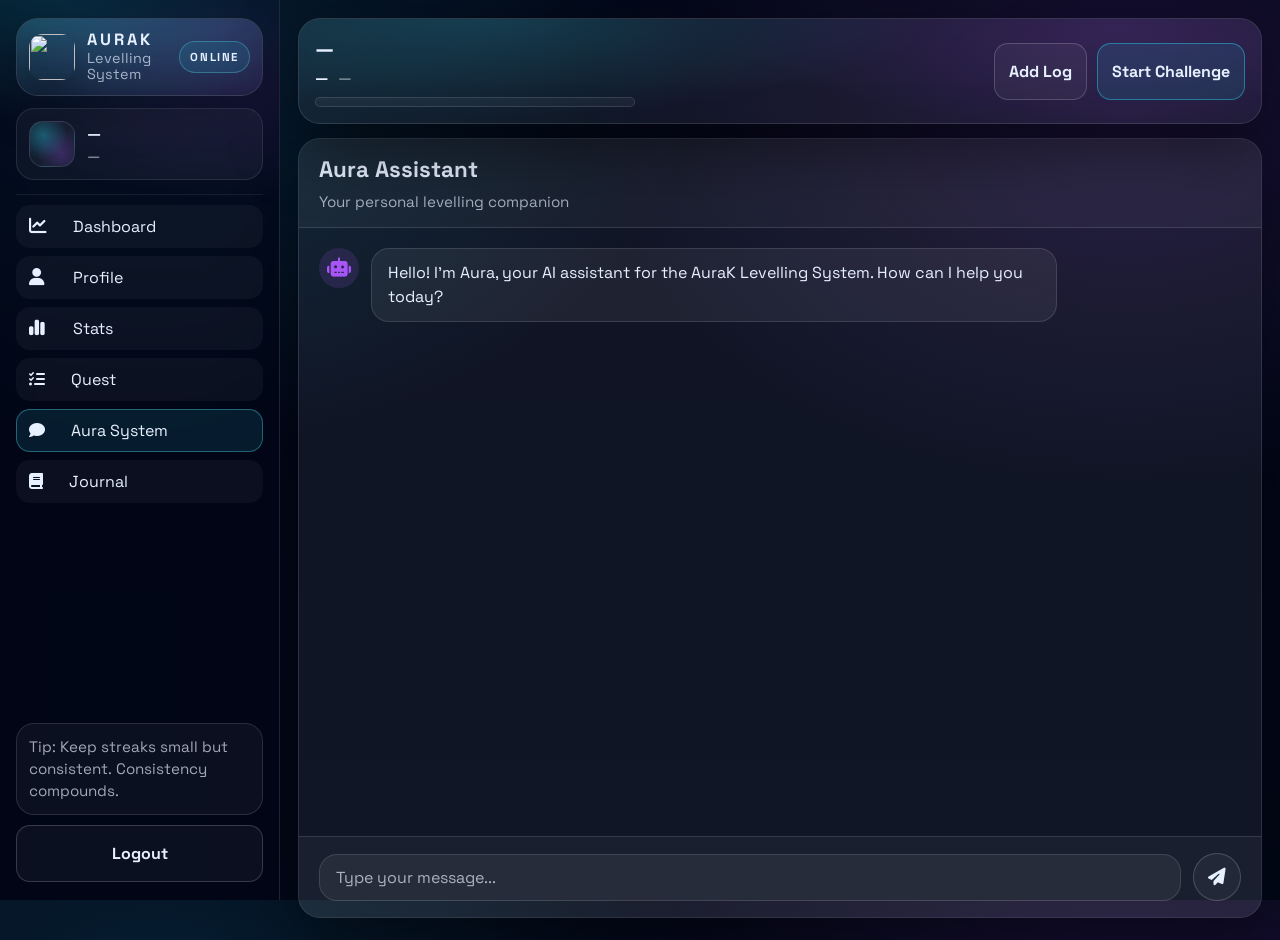
==== aura.html @ 834e6d70 "Add files via upload" ====
<!DOCTYPE html>
<html lang="en">
  <head>
    <meta charset="UTF-8" />
    <meta name="viewport" content="width=device-width, initial-scale=1.0" />
    <title>AuraK Levelling — Aura System</title>
    <link
      rel="stylesheet"
      href="https://cdnjs.cloudflare.com/ajax/libs/font-awesome/6.5.2/css/all.min.css"
    />

    <link
      href="https://fonts.googleapis.com/css2?family=Space+Grotesk:wght@400;500;600;700&display=swap"
      rel="stylesheet"
    />
    <link rel="stylesheet" href="aura.css" />

    <script>
      (() => {
        try {
          if (localStorage.getItem("aurak_theme") === "light") {
            const r = document.documentElement.style;
            r.setProperty("--bg", "#f6f8ff");
            r.setProperty("--bg2", "#eef2ff");
            r.setProperty("--card", "rgba(2, 6, 23, 0.05)");
            r.setProperty("--card2", "rgba(2, 6, 23, 0.08)");
            r.setProperty("--stroke", "rgba(2, 6, 23, 0.12)");
            r.setProperty("--stroke2", "rgba(2, 6, 23, 0.18)");
            r.setProperty("--text", "#081022");
            r.setProperty("--muted", "rgba(8, 16, 34, 0.62)");
            r.setProperty("--aquaSoft", "rgba(34, 211, 238, 0.1)");
            r.setProperty("--violetSoft", "rgba(168, 85, 247, 0.1)");
            r.setProperty("--shadow", "0 18px 50px rgba(2, 6, 23, 0.1)");
            r.setProperty("--shadow2", "0 24px 70px rgba(2, 6, 23, 0.14)");
          }
        } catch (e) {}
      })();
    </script>

    <link
      rel="icon"
      type="image/png"
      href="https://api.sherbert.cimpress.io/v2/assets/re9hUY37Gzuv1nIqI83XS~200?signature=0aea1d3748e733558e0db947596d340cc66d53ae"
    />
  </head>

  <body>
    <main class="dashboard-screen" aria-label="Aura System">
      <aside class="sidebar" aria-label="AuraK Sidebar">
        <div class="sidebar-top">
          <a
            class="brand brand-link"
            href="dashboard.html"
            aria-label="Go to Dashboard"
          >
            <span class="brand-glow" aria-hidden="true"></span>

            <span class="brand-logoWrap" aria-hidden="true">
              <img
                class="brand-logo"
                src="https://api.sherbert.cimpress.io/v2/assets/re9hUY37Gzuv1nIqI83XS~200?signature=0aea1d3748e733558e0db947596d340cc66d53ae"
                alt=""
                width="46"
                height="46"
              />
            </span>

            <span class="brand-text">
              <span class="brand-name">AURAK</span>
              <span class="brand-sub">Levelling System</span>
            </span>

            <span class="brand-chip" aria-hidden="true">ONLINE</span>
          </a>

          <div class="side-card side-card-top" aria-label="Account Card">
            <div class="side-avatar" aria-hidden="true"></div>
            <div class="side-meta">
              <div class="side-user" id="sideUser">—</div>
              <div class="side-sub" id="sideSub">—</div>
            </div>
          </div>

          <nav class="side-nav" aria-label="Sidebar Navigation">
            <a class="side-link" href="dashboard.html">
              <i class="fa fa-chart-line side-fa"></i>
              Dashboard
            </a>

            <a class="side-link" href="profile.html">
              <i class="fa fa-user side-fa"></i>
              Profile
            </a>

            <a class="side-link" href="info.html">
              <i class="fa-solid fa-chart-simple side-fa"></i>
              Stats
            </a>

            <a class="side-link" href="quests.html">
              <i class="fa-solid fa-list-check"></i>
              Quest
            </a>

            <a class="side-link active" href="aura.html">
              <i class="fa-solid fa-comment"></i>
              Aura System
            </a>

            <a class="side-link" href="journal.html">
              <i class="fa-solid fa-book"></i>
              Journal
            </a>
          </nav>
        </div>

        <div class="sidebar-bottom">
          <p class="sidebar-tip">
            Tip: Keep streaks small but consistent. Consistency compounds.
          </p>

          <a class="btn-logout" href="login.html">Logout</a>
        </div>
      </aside>

      <section class="main" aria-label="Aura System Main">
        <header class="topbar" aria-label="Top Bar">
          <div class="top-left" aria-label="Profile & XP">
            <div class="profile-name" id="dashName">—</div>

            <div class="profile-xp">
              <span class="profile-level" id="dashLevel">—</span>
              <span class="profile-xptext" id="dashXpText">—</span>
            </div>

            <div class="xpbar" aria-label="XP Progress">
              <div class="xpbar-bg">
                <div class="xpbar-fill" id="dashXpFill" style="width: 0%"></div>
              </div>
            </div>
          </div>

          <div class="top-actions" aria-label="Actions">
            <button type="button" class="btn">Add Log</button>
            <button type="button" class="btn primary">Start Challenge</button>
          </div>
        </header>

        <section class="chat-section" aria-label="Aura Chatbot">
          <div class="chat-container">
            <div class="chat-header">
              <h2>Aura Assistant</h2>
              <p>Your personal levelling companion</p>
            </div>
            <div class="chat-messages" id="chatMessages">
              <div class="message bot-message">
                <div class="message-avatar">
                  <i class="fa-solid fa-robot"></i>
                </div>
                <div class="message-content">
                  <p>
                    Hello! I'm Aura, your AI assistant for the AuraK Levelling
                    System. How can I help you today?
                  </p>
                </div>
              </div>
            </div>
            <div class="chat-input-container">
              <input
                type="text"
                id="messageInput"
                placeholder="Type your message..."
              />
              <button id="sendButton">
                <i class="fa-solid fa-paper-plane"></i>
              </button>
            </div>
          </div>
        </section>
      </section>
    </main>

    <script src="theme.js"></script>
    <script type="module" src="aura.js"></script>
  </body>
</html>
---- aura.css ----
:root {
  --bg: #020617;
  --bg2: #020818;

  --card: rgba(255, 255, 255, 0.06);
  --card2: rgba(255, 255, 255, 0.08);

  --stroke: rgba(255, 255, 255, 0.12);
  --stroke2: rgba(255, 255, 255, 0.18);

  --text: #e7f0ff;
  --muted: rgba(231, 240, 255, 0.68);

  --aqua: rgba(34, 211, 238, 0.85);
  --aquaSoft: rgba(34, 211, 238, 0.12);
  --violetSoft: rgba(168, 85, 247, 0.14);

  --radius: 18px;
  --radius2: 22px;

  --shadow: 0 18px 50px rgba(0, 0, 0, 0.35);
  --shadow2: 0 24px 70px rgba(0, 0, 0, 0.45);
}

body:has(#themeToggle:checked) {
  --bg: #f6f8ff;
  --bg2: #eef2ff;

  --card: rgba(2, 6, 23, 0.05);
  --card2: rgba(2, 6, 23, 0.08);

  --stroke: rgba(2, 6, 23, 0.12);
  --stroke2: rgba(2, 6, 23, 0.18);

  --text: #081022;
  --muted: rgba(8, 16, 34, 0.62);

  --aquaSoft: rgba(34, 211, 238, 0.1);
  --violetSoft: rgba(168, 85, 247, 0.1);

  --shadow: 0 18px 50px rgba(2, 6, 23, 0.1);
  --shadow2: 0 24px 70px rgba(2, 6, 23, 0.14);
}

*,
*::before,
*::after {
  box-sizing: border-box;
}

html,
body {
  height: 100%;
}

body {
  margin: 0;
  font-family: "Space Grotesk", system-ui, -apple-system, Segoe UI, sans-serif;
  color: var(--text);
  background: radial-gradient(
      900px 600px at 12% 10%,
      var(--aquaSoft),
      transparent 60%
    ),
    radial-gradient(900px 600px at 88% 14%, var(--violetSoft), transparent 60%),
    linear-gradient(180deg, var(--bg), var(--bg2));
}

a,
button,
input {
  font: inherit;
  color: inherit;
}

a {
  text-decoration: none;
}

a:focus-visible,
button:focus-visible,
input:focus-visible {
  outline: 2px solid color-mix(in srgb, var(--aqua) 70%, white);
  outline-offset: 3px;
  border-radius: 14px;
}

.dashboard-screen {
  min-height: 100vh;
  display: grid;
  grid-template-columns: 280px 1fr;
}

.side-fa {
  width: 24px;
  text-align: center;
  margin-right: 10px;
  font-size: 1.1rem;
  transition: transform 140ms ease, filter 140ms ease, opacity 140ms ease;
}

.sidebar {
  border-right: 1px solid var(--stroke);
  background: color-mix(in srgb, var(--bg) 60%, transparent);
  backdrop-filter: blur(14px);
  padding: 18px 16px;
  display: flex;
  flex-direction: column;
  justify-content: space-between;

  position: sticky;
  top: 0;
  height: 100vh;
  overflow: hidden;
}

.sidebar::before {
  content: "";
  position: absolute;
  inset: -2px;
  background: radial-gradient(
      600px 220px at 20% 0%,
      rgba(34, 211, 238, 0.18),
      transparent 55%
    ),
    radial-gradient(
      520px 220px at 90% 10%,
      rgba(168, 85, 247, 0.14),
      transparent 55%
    );
  pointer-events: none;
  opacity: 0.85;
}

.sidebar-top,
.sidebar-bottom {
  position: relative;
  z-index: 1;
}

.brand {
  position: relative;
  display: grid;
  grid-template-columns: auto 1fr auto;
  align-items: center;
  gap: 12px;
  padding: 12px 12px;
  border: 1px solid var(--stroke);
  border-radius: var(--radius2);
  background: linear-gradient(
    180deg,
    color-mix(in srgb, var(--card2) 80%, transparent),
    color-mix(in srgb, var(--card) 70%, transparent)
  );
  box-shadow: 0 18px 44px rgba(0, 0, 0, 0.22);
  overflow: hidden;
  transform: translateZ(0);
}

.brand-link {
  color: inherit;
}

.brand-glow {
  position: absolute;
  inset: -2px;
  background: radial-gradient(
      520px 160px at 20% 0%,
      rgba(34, 211, 238, 0.18),
      transparent 60%
    ),
    radial-gradient(
      520px 160px at 85% 10%,
      rgba(168, 85, 247, 0.14),
      transparent 60%
    );
  opacity: 0.95;
  pointer-events: none;
}

.brand-logoWrap {
  position: relative;
  width: 46px;
  height: 46px;
  display: grid;
  place-items: center;
}

.brand-logo {
  border-radius: 14px;
  box-shadow: 0 12px 30px rgba(0, 0, 0, 0.22);
  position: relative;
  z-index: 2;
}

.brand-ring {
  position: absolute;
  inset: -8px;
  border-radius: 18px;
  border: 1px solid color-mix(in srgb, var(--aqua) 22%, var(--stroke));
  box-shadow: 0 0 0 4px rgba(34, 211, 238, 0.06);
  opacity: 0.9;
  z-index: 1;
}

.brand-text {
  display: grid;
  gap: 2px;
  position: relative;
  z-index: 2;
}

.brand-name {
  font-weight: 900;
  letter-spacing: 0.18em;
  font-size: 1.02rem;
  line-height: 1.1;
}

.brand-sub {
  font-size: 0.9rem;
  color: var(--muted);
  line-height: 1.1;
}

.brand-chip {
  position: relative;
  z-index: 2;
  font-weight: 900;
  letter-spacing: 0.14em;
  font-size: 0.72rem;
  padding: 8px 10px;
  border-radius: 999px;
  border: 1px solid color-mix(in srgb, var(--aqua) 26%, var(--stroke));
  background: color-mix(in srgb, var(--aquaSoft) 90%, transparent);
}

.brand:hover {
  transform: translateY(-1px);
  transition: transform 160ms ease, border 160ms ease, background 160ms ease;
  border-color: color-mix(in srgb, var(--aqua) 28%, var(--stroke));
}

.side-card {
  display: grid;
  grid-template-columns: 46px 1fr;
  gap: 12px;
  align-items: center;
  padding: 12px;
  border-radius: var(--radius);
  border: 1px solid color-mix(in srgb, var(--stroke) 80%, transparent);
  background: color-mix(in srgb, var(--card) 70%, transparent);
}

.side-card-top {
  margin-top: 12px;
}

.side-avatar {
  width: 46px;
  height: 46px;
  border-radius: 14px;
  background: radial-gradient(
      circle at 30% 30%,
      rgba(34, 211, 238, 0.35),
      transparent 55%
    ),
    radial-gradient(
      circle at 70% 70%,
      rgba(168, 85, 247, 0.25),
      transparent 55%
    ),
    color-mix(in srgb, var(--card) 60%, transparent);
  border: 1px solid color-mix(in srgb, var(--stroke) 90%, transparent);
}

.side-user {
  font-weight: 900;
  letter-spacing: 0.01em;
}

.side-sub {
  color: var(--muted);
  font-size: 0.92rem;
  margin-top: 3px;
}

.side-nav {
  margin-top: 14px;
  padding-top: 10px;
  border-top: 1px solid color-mix(in srgb, var(--stroke) 60%, transparent);
  display: grid;
  gap: 8px;
}

.side-link {
  display: flex;
  align-items: center;
  gap: 10px;
  padding: 10px 12px;
  border-radius: 14px;
  border: 1px solid transparent;
  color: var(--text);
  background: color-mix(in srgb, var(--card) 70%, transparent);
  transition: transform 140ms ease, background 140ms ease, border 140ms ease;
  position: relative;
}

.side-link:hover {
  border-color: var(--stroke);
  background: var(--card2);
  transform: translateY(-1px);
}

.side-link:hover .side-fa {
  transform: translateY(-1px);
  filter: drop-shadow(0 0 10px rgba(34, 211, 238, 0.25));
}

.side-link.active {
  border-color: color-mix(in srgb, var(--aqua) 35%, var(--stroke));
  background: color-mix(in srgb, var(--aquaSoft) 80%, var(--card));
}

.side-link.active .side-fa {
  filter: drop-shadow(0 0 12px rgba(34, 211, 238, 0.35));
  opacity: 0.98;
}

.sidebar-bottom {
  display: grid;
  gap: 10px;
}

.sidebar-tip {
  margin: 0;
  font-size: 0.95rem;
  color: var(--muted);
  line-height: 1.45;
  padding: 12px 12px;
  border-radius: var(--radius);
  border: 1px solid var(--stroke);
  background: color-mix(in srgb, var(--card) 70%, transparent);
}

.btn-logout {
  width: 100%;
  text-align: center;
  border: 1px solid var(--stroke2);
  background: color-mix(in srgb, var(--card) 70%, transparent);
  color: var(--text);
  padding: 17px 14px;
  border-radius: 14px;
  font-weight: 800;
  cursor: pointer;
  transition: transform 140ms ease, background 140ms ease, border 140ms ease;
}

.btn-logout:hover {
  background: var(--card2);
  transform: translateY(-1px);
}

.btn-logout:active {
  transform: translateY(0px);
}

.main {
  padding: 18px 18px 22px;
}

.topbar {
  border: 1px solid var(--stroke);
  background: var(--card);
  border-radius: var(--radius2);
  box-shadow: var(--shadow2);
  padding: 16px 16px;
  display: flex;
  align-items: center;
  justify-content: space-between;
  gap: 14px;
  position: relative;
  overflow: hidden;
}

.topbar::before {
  content: "";
  position: absolute;
  inset: -2px;
  background: radial-gradient(
      800px 180px at 20% 0%,
      rgba(34, 211, 238, 0.18),
      transparent 55%
    ),
    radial-gradient(
      700px 180px at 85% 10%,
      rgba(168, 85, 247, 0.14),
      transparent 55%
    );
  pointer-events: none;
}

.topbar > * {
  position: relative;
  z-index: 1;
}

.top-left {
  min-width: 320px;
}

.profile-name {
  font-size: 1.35rem;
  font-weight: 900;
  letter-spacing: 0.01em;
}

.profile-xp {
  display: flex;
  gap: 10px;
  margin-top: 6px;
  color: var(--muted);
  font-size: 0.95rem;
}

.profile-level {
  color: var(--text);
  font-weight: 800;
}

.xpbar {
  margin-top: 10px;
}

.xpbar-bg {
  height: 10px;
  border-radius: 999px;
  border: 1px solid var(--stroke);
  background: color-mix(in srgb, var(--card) 70%, transparent);
  overflow: hidden;
}

.xpbar-fill {
  height: 100%;
  width: 0%;
  border-radius: 999px;
  background: linear-gradient(
    90deg,
    rgba(34, 211, 238, 0.92),
    rgba(168, 85, 247, 0.78)
  );
  box-shadow: 0 0 20px rgba(34, 211, 238, 0.22);
  transition: width 300ms ease;
}

.top-actions {
  display: flex;
  gap: 10px;
  flex-wrap: wrap;
}

.btn {
  border: 1px solid var(--stroke2);
  background: color-mix(in srgb, var(--card) 70%, transparent);
  color: var(--text);
  padding: 17px 14px;
  border-radius: 14px;
  font-weight: 800;
  cursor: pointer;
  transition: transform 140ms ease, background 140ms ease, border 140ms ease;
}

.btn:hover {
  background: var(--card2);
  transform: translateY(-1px);
}

.btn:active {
  transform: translateY(0px);
}

.btn.primary {
  border-color: color-mix(in srgb, var(--aqua) 55%, transparent);
  background: color-mix(in srgb, var(--aquaSoft) 90%, transparent);
}

.btn.primary:hover {
  background: color-mix(in srgb, var(--aquaSoft) 115%, transparent);
}

/* Chat specific styles */
.chat-section {
  margin-top: 14px;
  height: calc(100vh - 120px);
  display: flex;
  flex-direction: column;
}

.chat-container {
  border: 1px solid var(--stroke);
  background: var(--card);
  border-radius: var(--radius2);
  box-shadow: var(--shadow2);
  flex: 1;
  display: flex;
  flex-direction: column;
  overflow: hidden;
}

.chat-header {
  padding: 16px 20px;
  border-bottom: 1px solid var(--stroke);
  background: color-mix(in srgb, var(--card2) 50%, transparent);
}

.chat-header h2 {
  margin: 0;
  font-size: 1.4rem;
  font-weight: 900;
}

.chat-header p {
  margin: 8px 0 0;
  color: var(--muted);
  font-size: 0.95rem;
}

.chat-messages {
  flex: 1;
  padding: 20px;
  overflow-y: auto;
  display: flex;
  flex-direction: column;
  gap: 16px;
}

.message {
  display: flex;
  gap: 12px;
  max-width: 80%;
}

.message-avatar {
  width: 40px;
  height: 40px;
  border-radius: 50%;
  background: var(--aquaSoft);
  display: flex;
  align-items: center;
  justify-content: center;
  font-size: 1.2rem;
  color: var(--aqua);
  flex-shrink: 0;
}

.bot-message .message-avatar {
  background: var(--violetSoft);
  color: #a855f7;
}

.message-content {
  background: color-mix(in srgb, var(--card2) 80%, transparent);
  padding: 12px 16px;
  border-radius: var(--radius);
  border: 1px solid var(--stroke);
}

.message-content p {
  margin: 0;
  line-height: 1.5;
}

.user-message {
  align-self: flex-end;
  flex-direction: row-reverse;
}

.user-message .message-content {
  background: var(--aquaSoft);
  border-color: color-mix(in srgb, var(--aqua) 30%, var(--stroke));
}

.chat-input-container {
  padding: 16px 20px;
  border-top: 1px solid var(--stroke);
  background: color-mix(in srgb, var(--card2) 50%, transparent);
  display: flex;
  gap: 12px;
  align-items: center;
}

#messageInput {
  flex: 1;
  padding: 12px 16px;
  border: 1px solid var(--stroke);
  background: var(--card);
  border-radius: var(--radius);
  color: var(--text);
  font-size: 1rem;
}

#messageInput::placeholder {
  color: var(--muted);
}

#sendButton {
  width: 48px;
  height: 48px;
  border: 1px solid var(--stroke2);
  background: color-mix(in srgb, var(--card) 70%, transparent);
  border-radius: 50%;
  cursor: pointer;
  display: flex;
  align-items: center;
  justify-content: center;
  font-size: 1.1rem;
  transition: transform 140ms ease, background 140ms ease, border 140ms ease;
}

#sendButton:hover {
  background: var(--card2);
  transform: translateY(-1px);
  border-color: color-mix(in srgb, var(--aqua) 40%, var(--stroke));
}

#sendButton:active {
  transform: translateY(0px);
}

.side-link i {
  padding-right: 16px;
}
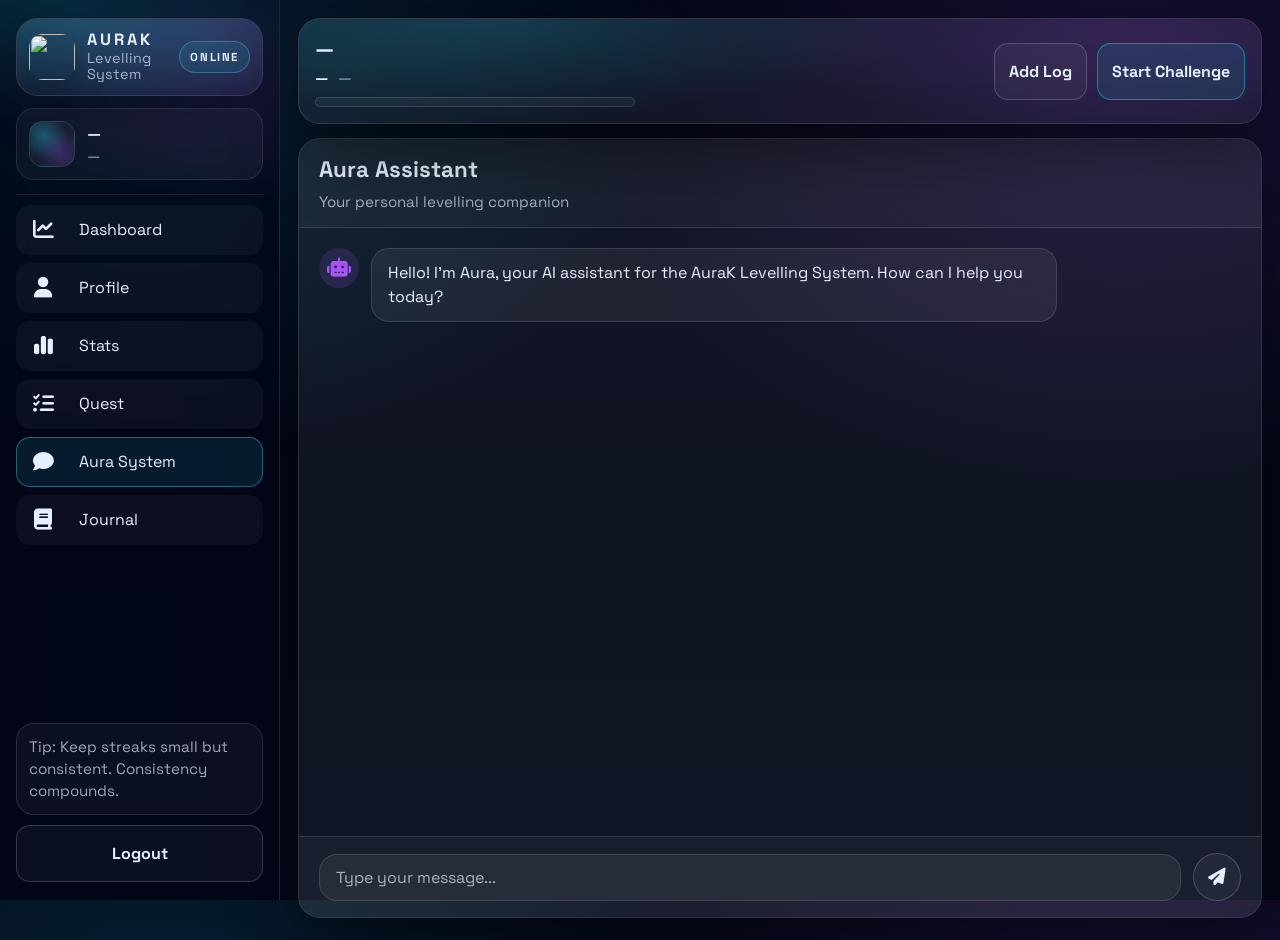
==== commit bf107c40: "Add files via upload" ====
--- a/aura.html
+++ b/aura.html
@@ -1,4 +1,4 @@
-<!DOCTYPE html>
+<!doctype html>
 <html lang="en">
   <head>
     <meta charset="UTF-8" />
@@ -14,6 +14,8 @@
       rel="stylesheet"
     />
     <link rel="stylesheet" href="aura.css" />
+        <link rel="stylesheet" href="dashboard.css" />
+
 
     <script>
       (() => {
--- a/aura.css
+++ b/aura.css
@@ -55,13 +55,15 @@
 
 body {
   margin: 0;
-  font-family: "Space Grotesk", system-ui, -apple-system, Segoe UI, sans-serif;
+  font-family:
+    "Space Grotesk",
+    system-ui,
+    -apple-system,
+    Segoe UI,
+    sans-serif;
   color: var(--text);
-  background: radial-gradient(
-      900px 600px at 12% 10%,
-      var(--aquaSoft),
-      transparent 60%
-    ),
+  background:
+    radial-gradient(900px 600px at 12% 10%, var(--aquaSoft), transparent 60%),
     radial-gradient(900px 600px at 88% 14%, var(--violetSoft), transparent 60%),
     linear-gradient(180deg, var(--bg), var(--bg2));
 }
@@ -96,7 +98,10 @@
   text-align: center;
   margin-right: 10px;
   font-size: 1.1rem;
-  transition: transform 140ms ease, filter 140ms ease, opacity 140ms ease;
+  transition:
+    transform 140ms ease,
+    filter 140ms ease,
+    opacity 140ms ease;
 }
 
 .sidebar {
@@ -118,7 +123,8 @@
   content: "";
   position: absolute;
   inset: -2px;
-  background: radial-gradient(
+  background:
+    radial-gradient(
       600px 220px at 20% 0%,
       rgba(34, 211, 238, 0.18),
       transparent 55%
@@ -164,7 +170,8 @@
 .brand-glow {
   position: absolute;
   inset: -2px;
-  background: radial-gradient(
+  background:
+    radial-gradient(
       520px 160px at 20% 0%,
       rgba(34, 211, 238, 0.18),
       transparent 60%
@@ -237,7 +244,10 @@
 
 .brand:hover {
   transform: translateY(-1px);
-  transition: transform 160ms ease, border 160ms ease, background 160ms ease;
+  transition:
+    transform 160ms ease,
+    border 160ms ease,
+    background 160ms ease;
   border-color: color-mix(in srgb, var(--aqua) 28%, var(--stroke));
 }
 
@@ -260,7 +270,8 @@
   width: 46px;
   height: 46px;
   border-radius: 14px;
-  background: radial-gradient(
+  background:
+    radial-gradient(
       circle at 30% 30%,
       rgba(34, 211, 238, 0.35),
       transparent 55%
@@ -302,7 +313,10 @@
   border: 1px solid transparent;
   color: var(--text);
   background: color-mix(in srgb, var(--card) 70%, transparent);
-  transition: transform 140ms ease, background 140ms ease, border 140ms ease;
+  transition:
+    transform 140ms ease,
+    background 140ms ease,
+    border 140ms ease;
   position: relative;
 }
 
@@ -353,7 +367,10 @@
   border-radius: 14px;
   font-weight: 800;
   cursor: pointer;
-  transition: transform 140ms ease, background 140ms ease, border 140ms ease;
+  transition:
+    transform 140ms ease,
+    background 140ms ease,
+    border 140ms ease;
 }
 
 .btn-logout:hover {
@@ -387,7 +404,8 @@
   content: "";
   position: absolute;
   inset: -2px;
-  background: radial-gradient(
+  background:
+    radial-gradient(
       800px 180px at 20% 0%,
       rgba(34, 211, 238, 0.18),
       transparent 55%
@@ -467,7 +485,10 @@
   border-radius: 14px;
   font-weight: 800;
   cursor: pointer;
-  transition: transform 140ms ease, background 140ms ease, border 140ms ease;
+  transition:
+    transform 140ms ease,
+    background 140ms ease,
+    border 140ms ease;
 }
 
 .btn:hover {
@@ -614,7 +635,10 @@
   align-items: center;
   justify-content: center;
   font-size: 1.1rem;
-  transition: transform 140ms ease, background 140ms ease, border 140ms ease;
+  transition:
+    transform 140ms ease,
+    background 140ms ease,
+    border 140ms ease;
 }
 
 #sendButton:hover {
@@ -627,6 +651,4 @@
   transform: translateY(0px);
 }
 
-.side-link i {
-  padding-right: 16px;
-}
+
--- a/dashboard.css
+++ b/dashboard.css
@@ -0,0 +1,1456 @@
+:root {
+  --bg: #020617;
+  --bg2: #020818;
+  --card: rgba(255, 255, 255, 0.06);
+  --card2: rgba(255, 255, 255, 0.08);
+  --stroke: rgba(255, 255, 255, 0.12);
+  --stroke2: rgba(255, 255, 255, 0.18);
+  --text: #e7f0ff;
+  --muted: rgba(231, 240, 255, 0.68);
+  --aqua: rgba(34, 211, 238, 0.85);
+  --aquaSoft: rgba(34, 211, 238, 0.12);
+  --violetSoft: rgba(168, 85, 247, 0.14);
+  --radius: 18px;
+  --radius2: 22px;
+  --shadow: 0 18px 50px rgba(0, 0, 0, 0.35);
+  --shadow2: 0 24px 70px rgba(0, 0, 0, 0.45);
+}
+
+body:has(#themeToggle:checked) {
+  --bg: #f6f8ff;
+  --bg2: #eef2ff;
+  --card: rgba(2, 6, 23, 0.05);
+  --card2: rgba(2, 6, 23, 0.08);
+  --stroke: rgba(2, 6, 23, 0.12);
+  --stroke2: rgba(2, 6, 23, 0.18);
+  --text: #081022;
+  --muted: rgba(8, 16, 34, 0.62);
+  --aquaSoft: rgba(34, 211, 238, 0.1);
+  --violetSoft: rgba(168, 85, 247, 0.1);
+  --shadow: 0 18px 50px rgba(2, 6, 23, 0.1);
+  --shadow2: 0 24px 70px rgba(2, 6, 23, 0.14);
+}
+
+*,
+*::before,
+*::after {
+  box-sizing: border-box;
+}
+
+html,
+body {
+  height: 100%;
+}
+
+body {
+  margin: 0;
+  font-family:
+    "Space Grotesk",
+    system-ui,
+    -apple-system,
+    Segoe UI,
+    sans-serif;
+  color: var(--text);
+  background:
+    radial-gradient(900px 600px at 12% 10%, var(--aquaSoft), transparent 60%),
+    radial-gradient(900px 600px at 88% 14%, var(--violetSoft), transparent 60%),
+    linear-gradient(180deg, var(--bg), var(--bg2));
+}
+
+a,
+button,
+input {
+  font: inherit;
+  color: inherit;
+}
+
+a {
+  text-decoration: none;
+}
+
+a:focus-visible,
+button:focus-visible,
+input:focus-visible {
+  outline: 2px solid color-mix(in srgb, var(--aqua) 70%, white);
+  outline-offset: 3px;
+  border-radius: 14px;
+}
+
+.dashboard-screen {
+  min-height: 100vh;
+  display: grid;
+  grid-template-columns: 280px 1fr;
+}
+
+.side-fa,
+.side-link i {
+  width: 28px;
+  min-width: 28px;
+  height: 28px;
+  display: inline-flex;
+  align-items: center;
+  justify-content: center;
+  margin-right: 12px;
+  font-size: 1.3rem;
+  line-height: 1;
+  text-align: center;
+  flex-shrink: 0;
+  transition:
+    transform 140ms ease,
+    filter 140ms ease,
+    opacity 140ms ease;
+}
+
+.sidebar {
+  border-right: 1px solid var(--stroke);
+  background: color-mix(in srgb, var(--bg) 60%, transparent);
+  backdrop-filter: blur(14px);
+  padding: 18px 16px;
+  display: flex;
+  flex-direction: column;
+  justify-content: space-between;
+  position: sticky;
+  top: 0;
+  height: 100vh;
+  overflow: hidden;
+}
+
+.sidebar::before {
+  content: "";
+  position: absolute;
+  inset: -2px;
+  background:
+    radial-gradient(
+      600px 220px at 20% 0%,
+      rgba(34, 211, 238, 0.18),
+      transparent 55%
+    ),
+    radial-gradient(
+      520px 220px at 90% 10%,
+      rgba(168, 85, 247, 0.14),
+      transparent 55%
+    );
+  pointer-events: none;
+  opacity: 0.85;
+}
+
+.sidebar-top,
+.sidebar-bottom {
+  position: relative;
+  z-index: 1;
+}
+
+.brand {
+  position: relative;
+  display: grid;
+  grid-template-columns: auto 1fr auto;
+  align-items: center;
+  gap: 12px;
+  padding: 12px;
+  border: 1px solid var(--stroke);
+  border-radius: var(--radius2);
+  background: linear-gradient(
+    180deg,
+    color-mix(in srgb, var(--card2) 80%, transparent),
+    color-mix(in srgb, var(--card) 70%, transparent)
+  );
+  box-shadow: 0 18px 44px rgba(0, 0, 0, 0.22);
+  overflow: hidden;
+  transform: translateZ(0);
+}
+
+.brand-link {
+  color: inherit;
+}
+
+.brand-glow {
+  position: absolute;
+  inset: -2px;
+  background:
+    radial-gradient(
+      520px 160px at 20% 0%,
+      rgba(34, 211, 238, 0.18),
+      transparent 60%
+    ),
+    radial-gradient(
+      520px 160px at 85% 10%,
+      rgba(168, 85, 247, 0.14),
+      transparent 60%
+    );
+  opacity: 0.95;
+  pointer-events: none;
+}
+
+.brand-logoWrap {
+  position: relative;
+  width: 46px;
+  height: 46px;
+  display: grid;
+  place-items: center;
+}
+
+.brand-logo {
+  border-radius: 14px;
+  box-shadow: 0 12px 30px rgba(0, 0, 0, 0.22);
+  position: relative;
+  z-index: 2;
+}
+
+.brand-text {
+  display: grid;
+  gap: 2px;
+  position: relative;
+  z-index: 2;
+}
+
+.brand-name {
+  font-weight: 900;
+  letter-spacing: 0.18em;
+  font-size: 1.02rem;
+  line-height: 1.1;
+}
+
+.brand-sub {
+  font-size: 0.9rem;
+  color: var(--muted);
+  line-height: 1.1;
+}
+
+.brand-chip {
+  position: relative;
+  z-index: 2;
+  font-weight: 900;
+  letter-spacing: 0.14em;
+  font-size: 0.72rem;
+  padding: 8px 10px;
+  border-radius: 999px;
+  border: 1px solid color-mix(in srgb, var(--aqua) 26%, var(--stroke));
+  background: color-mix(in srgb, var(--aquaSoft) 90%, transparent);
+}
+
+.brand:hover {
+  transform: translateY(-1px);
+  transition:
+    transform 160ms ease,
+    border 160ms ease,
+    background 160ms ease;
+  border-color: color-mix(in srgb, var(--aqua) 28%, var(--stroke));
+}
+
+.side-card {
+  display: grid;
+  grid-template-columns: 46px 1fr;
+  gap: 12px;
+  align-items: center;
+  padding: 12px;
+  border-radius: var(--radius);
+  border: 1px solid color-mix(in srgb, var(--stroke) 80%, transparent);
+  background: color-mix(in srgb, var(--card) 70%, transparent);
+}
+
+.side-card-top {
+  margin-top: 12px;
+}
+
+.side-avatar {
+  width: 46px;
+  height: 46px;
+  border-radius: 14px;
+  background:
+    radial-gradient(
+      circle at 30% 30%,
+      rgba(34, 211, 238, 0.35),
+      transparent 55%
+    ),
+    radial-gradient(
+      circle at 70% 70%,
+      rgba(168, 85, 247, 0.25),
+      transparent 55%
+    ),
+    color-mix(in srgb, var(--card) 60%, transparent);
+  border: 1px solid color-mix(in srgb, var(--stroke) 90%, transparent);
+}
+
+.side-user {
+  font-weight: 900;
+  letter-spacing: 0.01em;
+}
+
+.side-sub {
+  color: var(--muted);
+  font-size: 0.92rem;
+  margin-top: 3px;
+}
+
+.side-nav {
+  margin-top: 14px;
+  padding-top: 10px;
+  border-top: 1px solid color-mix(in srgb, var(--stroke) 60%, transparent);
+  display: grid;
+  gap: 8px;
+}
+
+.side-link {
+  display: flex;
+  align-items: center;
+  gap: 10px;
+  padding: 10px 12px;
+  border-radius: 14px;
+  border: 1px solid transparent;
+  color: var(--text);
+  background: color-mix(in srgb, var(--card) 70%, transparent);
+  transition:
+    transform 140ms ease,
+    background 140ms ease,
+    border 140ms ease;
+  position: relative;
+}
+
+.side-link:hover {
+  border-color: var(--stroke);
+  background: var(--card2);
+  transform: translateY(-1px);
+}
+
+.side-link:hover .side-fa {
+  transform: translateY(-1px);
+  filter: drop-shadow(0 0 10px rgba(34, 211, 238, 0.25));
+}
+
+.side-link.active {
+  border-color: color-mix(in srgb, var(--aqua) 35%, var(--stroke));
+  background: color-mix(in srgb, var(--aquaSoft) 80%, var(--card));
+}
+
+.side-link.active .side-fa {
+  filter: drop-shadow(0 0 12px rgba(34, 211, 238, 0.35));
+  opacity: 0.98;
+}
+
+.sidebar-bottom {
+  display: grid;
+  gap: 10px;
+}
+
+.sidebar-tip {
+  margin: 0;
+  font-size: 0.95rem;
+  color: var(--muted);
+  line-height: 1.45;
+  padding: 12px;
+  border-radius: var(--radius);
+  border: 1px solid var(--stroke);
+  background: color-mix(in srgb, var(--card) 70%, transparent);
+}
+
+.btn-logout {
+  width: 100%;
+  text-align: center;
+  border: 1px solid var(--stroke2);
+  background: color-mix(in srgb, var(--card) 70%, transparent);
+  color: var(--text);
+  padding: 17px 14px;
+  border-radius: 14px;
+  font-weight: 800;
+  cursor: pointer;
+  transition:
+    transform 140ms ease,
+    background 140ms ease,
+    border 140ms ease;
+}
+
+.btn-logout:hover {
+  background: var(--card2);
+  transform: translateY(-1px);
+}
+
+.btn-logout:active {
+  transform: translateY(0px);
+}
+
+.main {
+  padding: 18px 18px 22px;
+}
+
+.topbar {
+  border: 1px solid var(--stroke);
+  background: var(--card);
+  border-radius: var(--radius2);
+  box-shadow: var(--shadow2);
+  padding: 16px;
+  display: flex;
+  align-items: center;
+  justify-content: space-between;
+  gap: 16px;
+  position: relative;
+  overflow: hidden;
+}
+
+.topbar::before {
+  content: "";
+  position: absolute;
+  inset: -2px;
+  background:
+    radial-gradient(
+      800px 180px at 20% 0%,
+      rgba(34, 211, 238, 0.18),
+      transparent 55%
+    ),
+    radial-gradient(
+      700px 180px at 85% 10%,
+      rgba(168, 85, 247, 0.14),
+      transparent 55%
+    );
+  pointer-events: none;
+}
+
+.topbar > * {
+  position: relative;
+  z-index: 1;
+}
+
+.top-left {
+  min-width: 320px;
+}
+
+.profile-name {
+  font-size: 1.35rem;
+  font-weight: 900;
+  letter-spacing: 0.01em;
+}
+
+.profile-xp {
+  display: flex;
+  gap: 10px;
+  margin-top: 6px;
+  color: var(--muted);
+  font-size: 0.95rem;
+}
+
+.profile-level {
+  color: var(--text);
+  font-weight: 800;
+}
+
+.xpbar {
+  margin-top: 10px;
+}
+
+.xpbar-bg {
+  height: 10px;
+  border-radius: 999px;
+  border: 1px solid var(--stroke);
+  background: color-mix(in srgb, var(--card) 70%, transparent);
+  overflow: hidden;
+}
+
+.xpbar-fill {
+  height: 100%;
+  width: 0%;
+  border-radius: 999px;
+  background: linear-gradient(
+    90deg,
+    rgba(34, 211, 238, 0.92),
+    rgba(168, 85, 247, 0.78)
+  );
+  box-shadow: 0 0 20px rgba(34, 211, 238, 0.22);
+  transition: width 300ms ease;
+}
+
+.top-actions {
+  display: flex;
+  gap: 10px;
+  flex-wrap: wrap;
+}
+
+.btn {
+  border: 1px solid var(--stroke2);
+  background: color-mix(in srgb, var(--card) 70%, transparent);
+  color: var(--text);
+  padding: 17px 14px;
+  border-radius: 14px;
+  font-weight: 800;
+  cursor: pointer;
+  transition:
+    transform 140ms ease,
+    background 140ms ease,
+    border 140ms ease;
+}
+
+.btn:hover {
+  background: var(--card2);
+  transform: translateY(-1px);
+}
+
+.btn:active {
+  transform: translateY(0px);
+}
+
+.btn.primary {
+  border-color: color-mix(in srgb, var(--aqua) 55%, transparent);
+  background: color-mix(in srgb, var(--aquaSoft) 90%, transparent);
+}
+
+.btn.primary:hover {
+  background: color-mix(in srgb, var(--aquaSoft) 115%, transparent);
+}
+
+.wide-stats {
+  margin-top: 14px;
+  display: grid;
+  grid-template-columns: 1fr;
+  gap: 12px;
+}
+
+.wide-tile {
+  border: 1px solid var(--stroke);
+  background: var(--card);
+  border-radius: var(--radius2);
+  box-shadow: var(--shadow);
+  position: relative;
+  overflow: hidden;
+}
+
+.tile-k {
+  font-size: 0.92rem;
+  letter-spacing: 0.02em;
+  margin: 0;
+  font-size: 1.1rem;
+  font-weight: 900;
+}
+
+.hunter-tile {
+  min-height: 330px;
+  padding: 18px 20px 20px;
+  isolation: isolate;
+  background:
+    radial-gradient(
+      860px 320px at 12% 8%,
+      rgba(34, 211, 238, 0.08),
+      transparent 58%
+    ),
+    radial-gradient(
+      640px 320px at 88% 14%,
+      rgba(168, 85, 247, 0.13),
+      transparent 60%
+    ),
+    linear-gradient(
+      180deg,
+      color-mix(in srgb, var(--card2) 86%, transparent),
+      color-mix(in srgb, var(--card) 80%, transparent)
+    );
+}
+
+.hunter-bg {
+  position: absolute;
+  pointer-events: none;
+  z-index: 0;
+  filter: blur(10px);
+  opacity: 0.92;
+}
+
+.hunter-bg-aqua {
+  width: 320px;
+  height: 320px;
+  left: -50px;
+  bottom: -110px;
+  background: radial-gradient(
+    circle,
+    rgba(34, 211, 238, 0.16),
+    transparent 68%
+  );
+}
+
+.hunter-bg-violet {
+  width: 300px;
+  height: 300px;
+  right: -52px;
+  top: -110px;
+  background: radial-gradient(
+    circle,
+    rgba(168, 85, 247, 0.14),
+    transparent 70%
+  );
+}
+
+.hunter-head,
+.hunter-body {
+  position: relative;
+  z-index: 1;
+}
+
+.hunter-head {
+  display: flex;
+  align-items: flex-start;
+  justify-content: space-between;
+  gap: 14px;
+  margin-bottom: 12px;
+}
+
+.hunter-title-wrap {
+  min-width: 0;
+}
+
+.hunter-subline {
+  margin-top: 5px;
+  color: var(--muted);
+  font-size: 1rem;
+  line-height: 1.36;
+  max-width: 700px;
+}
+
+.hunter-pill {
+  display: inline-flex;
+  align-items: center;
+  justify-content: center;
+  min-height: 40px;
+  padding: 10px 16px;
+  border-radius: 999px;
+  border: 1px solid color-mix(in srgb, var(--stroke2) 78%, transparent);
+  background: color-mix(in srgb, var(--card2) 88%, transparent);
+  color: var(--text);
+  font-size: 0.84rem;
+  font-weight: 800;
+  letter-spacing: 0.14em;
+  text-transform: uppercase;
+  white-space: nowrap;
+  box-shadow: inset 0 0 0 1px rgba(255, 255, 255, 0.02);
+}
+
+.hunter-body {
+  display: grid;
+  grid-template-columns: 430px minmax(0, 1fr);
+  gap: 26px;
+  align-items: stretch;
+}
+
+.hunter-visual {
+  min-width: 0;
+}
+
+.hunter-figure-shell {
+  position: relative;
+  min-height: 320px;
+  height: 100%;
+  border-radius: 30px;
+  border: 1px solid color-mix(in srgb, var(--stroke) 72%, transparent);
+  background:
+    radial-gradient(
+      260px 260px at 42% 42%,
+      rgba(34, 211, 238, 0.14),
+      transparent 58%
+    ),
+    radial-gradient(
+      220px 220px at 68% 24%,
+      rgba(168, 85, 247, 0.14),
+      transparent 55%
+    ),
+    linear-gradient(
+      180deg,
+      color-mix(in srgb, var(--card2) 64%, transparent),
+      color-mix(in srgb, var(--card) 44%, transparent)
+    );
+  overflow: hidden;
+  display: flex;
+  align-items: flex-end;
+  justify-content: center;
+  box-shadow:
+    inset 0 0 0 1px rgba(255, 255, 255, 0.02),
+    0 18px 40px rgba(0, 0, 0, 0.22);
+  padding: 18px 18px 96px;
+}
+
+.hunter-figure-glow {
+  position: absolute;
+  width: 290px;
+  height: 290px;
+  left: 50%;
+  bottom: 26px;
+  transform: translateX(-50%);
+  border-radius: 999px;
+  background:
+    radial-gradient(circle, rgba(34, 211, 238, 0.24), transparent 60%),
+    radial-gradient(
+      circle at 68% 35%,
+      rgba(168, 85, 247, 0.18),
+      transparent 55%
+    );
+  filter: blur(18px);
+}
+
+.hunter-figure-floor {
+  position: absolute;
+  width: 220px;
+  height: 34px;
+  left: 50%;
+  bottom: 88px;
+  transform: translateX(-50%);
+  border-radius: 999px;
+  background: radial-gradient(circle, rgba(0, 0, 0, 0.32), transparent 70%);
+  filter: blur(10px);
+}
+
+.hunter-xp-chip {
+  position: absolute;
+  top: 14px;
+  left: 14px;
+  z-index: 2;
+  display: inline-flex;
+  align-items: center;
+  gap: 8px;
+  padding: 9px 12px;
+  border-radius: 999px;
+  border: 1px solid color-mix(in srgb, var(--stroke2) 76%, transparent);
+  background: color-mix(in srgb, var(--card2) 92%, transparent);
+  backdrop-filter: blur(10px);
+  box-shadow: 0 10px 22px rgba(0, 0, 0, 0.18);
+}
+
+.hunter-xp-chip-k {
+  color: var(--muted);
+  font-size: 0.73rem;
+  font-weight: 800;
+  letter-spacing: 0.14em;
+  text-transform: uppercase;
+}
+
+.hunter-xp-chip-v {
+  font-size: 0.92rem;
+  font-weight: 900;
+}
+
+.hunter-figure {
+  position: relative;
+  z-index: 1;
+  max-width: 100%;
+  max-height: 360px;
+  width: auto;
+  height: auto;
+  object-fit: contain;
+  transform: translateY(0) scale(1.12);
+  transform-origin: center bottom;
+  image-rendering: pixelated;
+  filter: drop-shadow(0 20px 40px rgba(0, 0, 0, 0.45))
+    drop-shadow(0 0 18px rgba(34, 211, 238, 0.12));
+}
+
+.hunter-xp-inline {
+  position: absolute;
+  left: 20px;
+  right: 20px;
+  bottom: 18px;
+  z-index: 3;
+  padding: 12px 18px 14px;
+  border-radius: 22px;
+  border: 1px solid
+    color-mix(in srgb, rgba(168, 85, 247, 0.45) 60%, var(--stroke));
+  background: linear-gradient(
+    180deg,
+    color-mix(in srgb, rgba(5, 10, 25, 0.78) 100%, transparent),
+    color-mix(in srgb, rgba(2, 6, 23, 0.88) 100%, transparent)
+  );
+  backdrop-filter: blur(10px);
+  box-shadow:
+    inset 0 0 0 1px rgba(255, 255, 255, 0.02),
+    0 8px 20px rgba(0, 0, 0, 0.18);
+}
+
+.hunter-xp-inline-top {
+  display: flex;
+  align-items: center;
+  justify-content: space-between;
+  gap: 10px;
+  font-size: 0.84rem;
+  margin-bottom: 8px;
+}
+
+.hunter-xp-inline-label {
+  color: color-mix(in srgb, var(--text) 60%, transparent);
+  letter-spacing: 0.08em;
+  text-transform: uppercase;
+  font-weight: 900;
+  font-size: 0.82rem;
+}
+
+.hunter-xp-inline-value {
+  font-weight: 900;
+  color: color-mix(in srgb, var(--text) 90%, transparent);
+  font-size: 0.88rem;
+}
+
+.hunter-xp-inline-bar {
+  height: 10px;
+  border-radius: 999px;
+  border: 1px solid color-mix(in srgb, var(--stroke) 50%, transparent);
+  background: rgba(255, 255, 255, 0.04);
+  overflow: hidden;
+}
+
+.hunter-xp-inline-fill {
+  display: block;
+  width: 0%;
+  height: 100%;
+  border-radius: 999px;
+  background: linear-gradient(
+    90deg,
+    rgba(78, 201, 255, 0.9),
+    rgba(139, 92, 246, 0.82)
+  );
+  box-shadow: 0 0 18px rgba(139, 92, 246, 0.18);
+  transition: width 260ms ease;
+}
+
+.hunter-meta {
+  display: flex;
+  flex-direction: column;
+  justify-content: center;
+  min-width: 0;
+  padding: 6px 2px 2px;
+}
+
+.hunter-mood {
+  font-size: clamp(2.7rem, 4vw, 4.35rem);
+  font-weight: 900;
+  line-height: 0.94;
+  letter-spacing: 0.01em;
+}
+
+.hunter-desc {
+  margin-top: 13px;
+  color: var(--muted);
+  font-size: 1.04rem;
+  line-height: 1.44;
+  max-width: 620px;
+}
+
+.hunter-scoreline {
+  margin-top: 22px;
+  display: grid;
+  grid-template-columns: repeat(2, minmax(0, 1fr));
+  gap: 14px;
+}
+
+.hunter-score {
+  padding: 15px 15px 14px;
+  border-radius: 20px;
+  border: 1px solid color-mix(in srgb, var(--stroke) 74%, transparent);
+  background: linear-gradient(
+    180deg,
+    color-mix(in srgb, var(--card2) 48%, transparent),
+    color-mix(in srgb, var(--card) 28%, transparent)
+  );
+  min-width: 0;
+  box-shadow: inset 0 0 0 1px rgba(255, 255, 255, 0.015);
+}
+
+.hunter-score-k,
+.hunter-score-s {
+  display: block;
+}
+
+.hunter-score-k {
+  color: var(--muted);
+  font-size: 0.78rem;
+  letter-spacing: 0.12em;
+  text-transform: uppercase;
+}
+
+.hunter-score-v {
+  display: block;
+  margin-top: 8px;
+  font-size: 1.92rem;
+  font-weight: 900;
+  line-height: 1;
+}
+
+.hunter-score-v-small {
+  font-size: 1.22rem;
+  line-height: 1.18;
+}
+
+.hunter-score-s {
+  margin-top: 8px;
+  color: var(--muted);
+  font-size: 0.9rem;
+  line-height: 1.4;
+}
+
+.below {
+  margin-top: 14px;
+  display: grid;
+  grid-template-columns: 1.35fr 0.75fr;
+  gap: 12px;
+  align-items: start;
+}
+
+.line-graph {
+  margin-top: 12px;
+  padding: 16px;
+  background: var(--card);
+  border: 1px solid var(--stroke);
+  border-radius: var(--radius2);
+  box-shadow: var(--shadow2);
+  position: relative;
+  overflow: hidden;
+}
+
+.line-graph1 {
+  display: flex;
+  align-items: baseline;
+  justify-content: space-between;
+  margin-bottom: 10px;
+}
+
+.line-graph2 {
+  font-size: 0.9rem;
+  color: var(--muted);
+}
+
+.line-graph-svg {
+  width: 100%;
+  height: 260px;
+  display: block;
+}
+
+.line-graph-svg text {
+  fill: color-mix(in srgb, var(--text) 78%, transparent);
+  font-weight: 700;
+}
+
+.line-graph-svg .graph-y-title {
+  fill: color-mix(in srgb, var(--text) 62%, transparent);
+  font-weight: 800;
+  letter-spacing: 0.18em;
+  text-transform: uppercase;
+}
+
+.panel {
+  border: 1px solid var(--stroke);
+  background: var(--card);
+  border-radius: var(--radius2);
+  box-shadow: var(--shadow2);
+  padding: 16px;
+  position: relative;
+  overflow: hidden;
+}
+
+.panel-head {
+  display: flex;
+  align-items: baseline;
+  justify-content: space-between;
+  gap: 10px;
+  margin-bottom: 12px;
+}
+
+.panel-title,
+.panel-appaea {
+  margin: 0;
+  font-size: 1.1rem;
+  font-weight: 900;
+}
+
+.balance-grid {
+  display: grid;
+  grid-template-columns: 360px 1fr;
+  gap: 14px;
+  align-items: center;
+}
+
+.pentagon {
+  display: grid;
+  place-items: center;
+  color: color-mix(in srgb, var(--text) 70%, transparent);
+}
+
+.pillars {
+  display: grid;
+  gap: 10px;
+}
+
+.pillar-row {
+  display: grid;
+  grid-template-columns: 120px 1fr 63px;
+  gap: 10px;
+  align-items: center;
+}
+
+.pillar-name {
+  font-weight: 800;
+}
+
+.pillar-bar {
+  height: 10px;
+  border-radius: 999px;
+  border: 1px solid var(--stroke);
+  background: color-mix(in srgb, var(--card) 70%, transparent);
+  overflow: hidden;
+}
+
+.bar-fill {
+  display: block;
+  height: 100%;
+  width: 0%;
+  border-radius: 999px;
+  background: linear-gradient(
+    90deg,
+    rgba(34, 211, 238, 0.7),
+    rgba(168, 85, 247, 0.45)
+  );
+}
+
+.pillar-val {
+  text-align: right;
+  color: var(--muted);
+  font-weight: 900;
+}
+
+.pillar-hint {
+  margin-top: 6px;
+  color: var(--muted);
+  font-size: 0.92rem;
+}
+
+.stack {
+  display: grid;
+  gap: 12px;
+}
+
+.panel[aria-label="Focus Preview"] .quest-icon {
+  display: inline-flex;
+  align-items: center;
+  justify-content: center;
+  margin-left: 12px;
+  font-size: 1rem;
+  color: color-mix(in srgb, var(--text) 75%, var(--muted));
+  opacity: 0.85;
+  transition:
+    opacity 120ms ease,
+    transform 120ms ease,
+    color 120ms ease;
+}
+
+.panel[aria-label="Focus Preview"] .quest-row:hover .quest-icon {
+  opacity: 1;
+  color: var(--text);
+  transform: translateY(-1px);
+}
+
+.panel[aria-label="Focus Preview"] .quest-row.is-complete .quest-icon {
+  color: rgba(95, 255, 210, 0.85);
+  opacity: 1;
+}
+
+.panel[aria-label="Focus Preview"] .panel-head {
+  display: flex;
+  align-items: center;
+  justify-content: space-between;
+  gap: 12px;
+}
+
+.panel[aria-label="Focus Preview"] .quest-btn {
+  appearance: none;
+  display: inline-flex;
+  align-items: center;
+  justify-content: center;
+  padding: 10px 18px;
+  min-width: 120px;
+  border-radius: 999px;
+  border: 1px solid color-mix(in srgb, var(--stroke) 48%, transparent);
+  background: color-mix(in srgb, var(--card2) 14%, transparent);
+  color: color-mix(in srgb, var(--text) 88%, var(--muted));
+  font-size: 0.9rem;
+  font-weight: 600;
+  letter-spacing: 0.2px;
+  line-height: 1;
+  cursor: pointer;
+  white-space: nowrap;
+  transition:
+    background 120ms ease,
+    border-color 120ms ease;
+}
+
+.panel[aria-label="Focus Preview"] .quest-btn:hover {
+  background: var(--card2);
+  border-color: var(--stroke2);
+  color: var(--text);
+}
+
+.panel[aria-label="Focus Preview"] .focus-card {
+  cursor: default;
+  padding: 26px;
+  border-radius: var(--radius2);
+  border: 1px solid color-mix(in srgb, var(--stroke) 55%, transparent);
+  background: color-mix(in srgb, var(--card) 78%, transparent);
+  box-shadow: 0 10px 26px rgba(0, 0, 0, 0.28);
+}
+
+.panel[aria-label="Focus Preview"] .focus-card.quests-preview {
+  padding: 18px;
+  border-radius: calc(var(--radius2) + 6px);
+  overflow: hidden;
+  background:
+    radial-gradient(
+      900px 340px at 10% 0%,
+      rgba(124, 156, 255, 0.14),
+      transparent 58%
+    ),
+    radial-gradient(
+      700px 320px at 95% 12%,
+      rgba(95, 255, 210, 0.08),
+      transparent 60%
+    ),
+    linear-gradient(
+      180deg,
+      color-mix(in srgb, var(--card) 82%, transparent),
+      color-mix(in srgb, var(--card) 62%, transparent)
+    );
+  border-color: color-mix(in srgb, var(--stroke) 58%, transparent);
+  box-shadow: 0 14px 34px rgba(0, 0, 0, 0.38);
+}
+
+.panel[aria-label="Focus Preview"] .quests-preview .quest-row {
+  display: grid;
+  grid-template-columns: 22px 1fr auto;
+  gap: 14px;
+  align-items: center;
+  padding: 14px 16px;
+  border-radius: 14px;
+  background: color-mix(in srgb, var(--card2) 14%, transparent);
+  border: 1px solid color-mix(in srgb, var(--stroke) 42%, transparent);
+}
+
+.panel[aria-label="Focus Preview"] .quests-preview .quest-row + .quest-row {
+  margin-top: 12px;
+}
+
+.panel[aria-label="Focus Preview"] .quests-preview .quest-check {
+  width: 16px;
+  height: 16px;
+  border-radius: 999px;
+  border: 2px solid color-mix(in srgb, var(--stroke2) 70%, transparent);
+  background: transparent;
+  box-shadow: 0 0 0 4px color-mix(in srgb, var(--card2) 18%, transparent);
+}
+
+.panel[aria-label="Focus Preview"] .quests-preview .quest-text h4 {
+  margin: 0;
+  font-size: 0.98rem;
+  font-weight: 700;
+  letter-spacing: 0.2px;
+  color: color-mix(in srgb, var(--text) 92%, white);
+}
+
+.panel[aria-label="Focus Preview"] .quests-preview .quest-text p {
+  margin: 6px 0 0;
+  font-size: 0.88rem;
+  color: color-mix(in srgb, var(--text) 65%, var(--muted));
+}
+
+.panel[aria-label="Focus Preview"] .quest-row.is-complete {
+  opacity: 0.65;
+}
+
+.panel[aria-label="Focus Preview"] .quest-row.is-complete .quest-check {
+  background: color-mix(in srgb, rgba(95, 255, 210, 0.65) 70%, transparent);
+  border-color: color-mix(in srgb, rgba(95, 255, 210, 0.95) 70%, transparent);
+}
+
+.mode {
+  cursor: pointer;
+  display: grid;
+  grid-template-columns: 52px 1fr;
+  gap: 12px;
+  align-items: center;
+  padding: 12px;
+  border-radius: var(--radius2);
+  border: 1px solid color-mix(in srgb, var(--stroke) 70%, transparent);
+  background: color-mix(in srgb, var(--card) 70%, transparent);
+}
+
+.mode-knob {
+  width: 52px;
+  height: 30px;
+  border-radius: 999px;
+  border: 1px solid var(--stroke);
+  background: color-mix(in srgb, var(--card2) 70%, transparent);
+  position: relative;
+}
+
+.mode-knob::after {
+  content: "";
+  position: absolute;
+  width: 22px;
+  height: 22px;
+  left: 3px;
+  top: 3px;
+  border-radius: 999px;
+  background: linear-gradient(
+    180deg,
+    rgba(34, 211, 238, 0.92),
+    rgba(168, 85, 247, 0.78)
+  );
+  transition: transform 180ms ease;
+}
+
+#themeToggle:checked + .mode-knob::after {
+  transform: translateX(22px);
+}
+
+.mode-title {
+  font-weight: 800;
+}
+
+.mode-hint {
+  color: var(--muted);
+  font-size: 0.9rem;
+  margin-top: 2px;
+}
+
+.checkin-card {
+  display: grid;
+  gap: 14px;
+}
+
+.checkin-topline {
+  display: flex;
+  justify-content: flex-start;
+}
+
+.checkin-pill {
+  display: inline-flex;
+  align-items: center;
+  justify-content: center;
+  min-height: 34px;
+  padding: 8px 12px;
+  border-radius: 999px;
+  border: 1px solid color-mix(in srgb, var(--stroke2) 80%, transparent);
+  background: color-mix(in srgb, var(--card2) 80%, transparent);
+  color: var(--text);
+  font-size: 0.8rem;
+  font-weight: 800;
+  letter-spacing: 0.1em;
+  text-transform: uppercase;
+}
+
+.checkin-metrics {
+  display: grid;
+  gap: 12px;
+}
+
+.metric-box {
+  padding: 12px;
+  border-radius: 16px;
+  border: 1px solid color-mix(in srgb, var(--stroke) 75%, transparent);
+  background: color-mix(in srgb, var(--card2) 40%, transparent);
+}
+
+.metric-head {
+  display: flex;
+  align-items: center;
+  justify-content: space-between;
+  gap: 10px;
+}
+
+.metric-k {
+  color: var(--muted);
+  font-size: 0.86rem;
+  letter-spacing: 0.08em;
+  text-transform: uppercase;
+}
+
+.metric-v {
+  font-weight: 900;
+}
+
+.metric-bar {
+  margin-top: 10px;
+  height: 10px;
+  border-radius: 999px;
+  border: 1px solid var(--stroke);
+  background: color-mix(in srgb, var(--card) 70%, transparent);
+  overflow: hidden;
+}
+
+.metric-fill {
+  display: block;
+  width: 0%;
+  height: 100%;
+  border-radius: 999px;
+  background: linear-gradient(
+    90deg,
+    rgba(34, 211, 238, 0.92),
+    rgba(168, 85, 247, 0.78)
+  );
+  transition: width 220ms ease;
+}
+
+.reflection-snippet {
+  padding: 12px;
+  border-radius: 16px;
+  border: 1px solid color-mix(in srgb, var(--stroke) 75%, transparent);
+  background: color-mix(in srgb, var(--card2) 35%, transparent);
+  color: var(--muted);
+  line-height: 1.5;
+  min-height: 72px;
+}
+
+.graph-tooltip {
+  position: absolute;
+  z-index: 6;
+  min-width: 220px;
+  max-width: min(320px, calc(100% - 16px));
+  padding: 12px 14px;
+  border-radius: 16px;
+  border: 1px solid color-mix(in srgb, var(--stroke2) 80%, transparent);
+  background: color-mix(in srgb, var(--bg) 92%, var(--card));
+  box-shadow: var(--shadow2);
+  backdrop-filter: blur(14px);
+  pointer-events: none;
+}
+
+.gtt-day {
+  font-weight: 900;
+  margin-bottom: 8px;
+}
+
+.gtt-item {
+  color: var(--muted);
+  font-size: 0.9rem;
+  line-height: 1.4;
+}
+
+.hunter-tile[data-mood="exhausted"] .hunter-pill,
+.hunter-tile[data-mood="exhausted"] .hunter-score,
+.hunter-tile[data-mood="exhausted"] .hunter-xp-chip,
+.hunter-tile[data-mood="exhausted"] .hunter-xp-inline {
+  border-color: color-mix(
+    in srgb,
+    rgba(248, 113, 113, 0.45) 58%,
+    var(--stroke)
+  );
+}
+
+.hunter-tile[data-mood="exhausted"] .hunter-mood {
+  color: #fda4af;
+}
+
+.hunter-tile[data-mood="exhausted"] .hunter-figure-shell {
+  box-shadow:
+    inset 0 0 0 1px rgba(248, 113, 113, 0.12),
+    0 18px 40px rgba(0, 0, 0, 0.22);
+}
+
+.hunter-tile[data-mood="warming-up"] .hunter-pill,
+.hunter-tile[data-mood="warming-up"] .hunter-score,
+.hunter-tile[data-mood="warming-up"] .hunter-xp-chip,
+.hunter-tile[data-mood="warming-up"] .hunter-xp-inline {
+  border-color: color-mix(in srgb, rgba(250, 204, 21, 0.42) 60%, var(--stroke));
+}
+
+.hunter-tile[data-mood="warming-up"] .hunter-mood {
+  color: #fde68a;
+}
+
+.hunter-tile[data-mood="focused"] .hunter-pill,
+.hunter-tile[data-mood="focused"] .hunter-score,
+.hunter-tile[data-mood="focused"] .hunter-xp-chip,
+.hunter-tile[data-mood="focused"] .hunter-xp-inline {
+  border-color: color-mix(in srgb, rgba(34, 211, 238, 0.5) 68%, var(--stroke));
+}
+
+.hunter-tile[data-mood="focused"] .hunter-mood {
+  color: #67e8f9;
+}
+
+.hunter-tile[data-mood="locked-in"] .hunter-pill,
+.hunter-tile[data-mood="locked-in"] .hunter-score,
+.hunter-tile[data-mood="locked-in"] .hunter-xp-chip,
+.hunter-tile[data-mood="locked-in"] .hunter-xp-inline {
+  border-color: color-mix(in srgb, rgba(168, 85, 247, 0.52) 70%, var(--stroke));
+}
+
+.hunter-tile[data-mood="locked-in"] .hunter-mood {
+  color: #d8b4fe;
+}
+
+.hunter-tile[data-mood="locked-in"] .hunter-figure-shell {
+  box-shadow:
+    inset 0 0 0 1px rgba(168, 85, 247, 0.16),
+    0 18px 40px rgba(0, 0, 0, 0.22);
+}
+
+.left-column {
+  min-width: 0;
+}
+
+@media (max-width: 1180px) {
+  .balance-grid {
+    grid-template-columns: 1fr;
+  }
+
+  .hunter-body {
+    grid-template-columns: 320px minmax(0, 1fr);
+  }
+}
+
+@media (max-width: 1040px) {
+  .dashboard-screen {
+    grid-template-columns: 1fr;
+  }
+
+  .sidebar {
+    position: static;
+    height: auto;
+    border-right: 0;
+    border-bottom: 1px solid var(--stroke);
+  }
+
+  .below {
+    grid-template-columns: 1fr;
+  }
+}
+
+@media (max-width: 900px) {
+  .hunter-body {
+    grid-template-columns: 1fr;
+    align-items: start;
+  }
+
+  .hunter-figure-shell {
+    min-height: 260px;
+  }
+}
+
+@media (max-width: 780px) {
+  .topbar {
+    flex-direction: column;
+    align-items: stretch;
+  }
+
+  .top-left {
+    min-width: 0;
+  }
+
+  .pillar-row {
+    grid-template-columns: 100px 1fr 58px;
+  }
+}
+
+@media (max-width: 640px) {
+  .hunter-head {
+    flex-direction: column;
+    align-items: flex-start;
+  }
+
+  .hunter-scoreline {
+    grid-template-columns: 1fr;
+  }
+
+  .hunter-mood {
+    font-size: 2.35rem;
+  }
+
+  .hunter-figure-shell {
+    min-height: 230px;
+  }
+}
